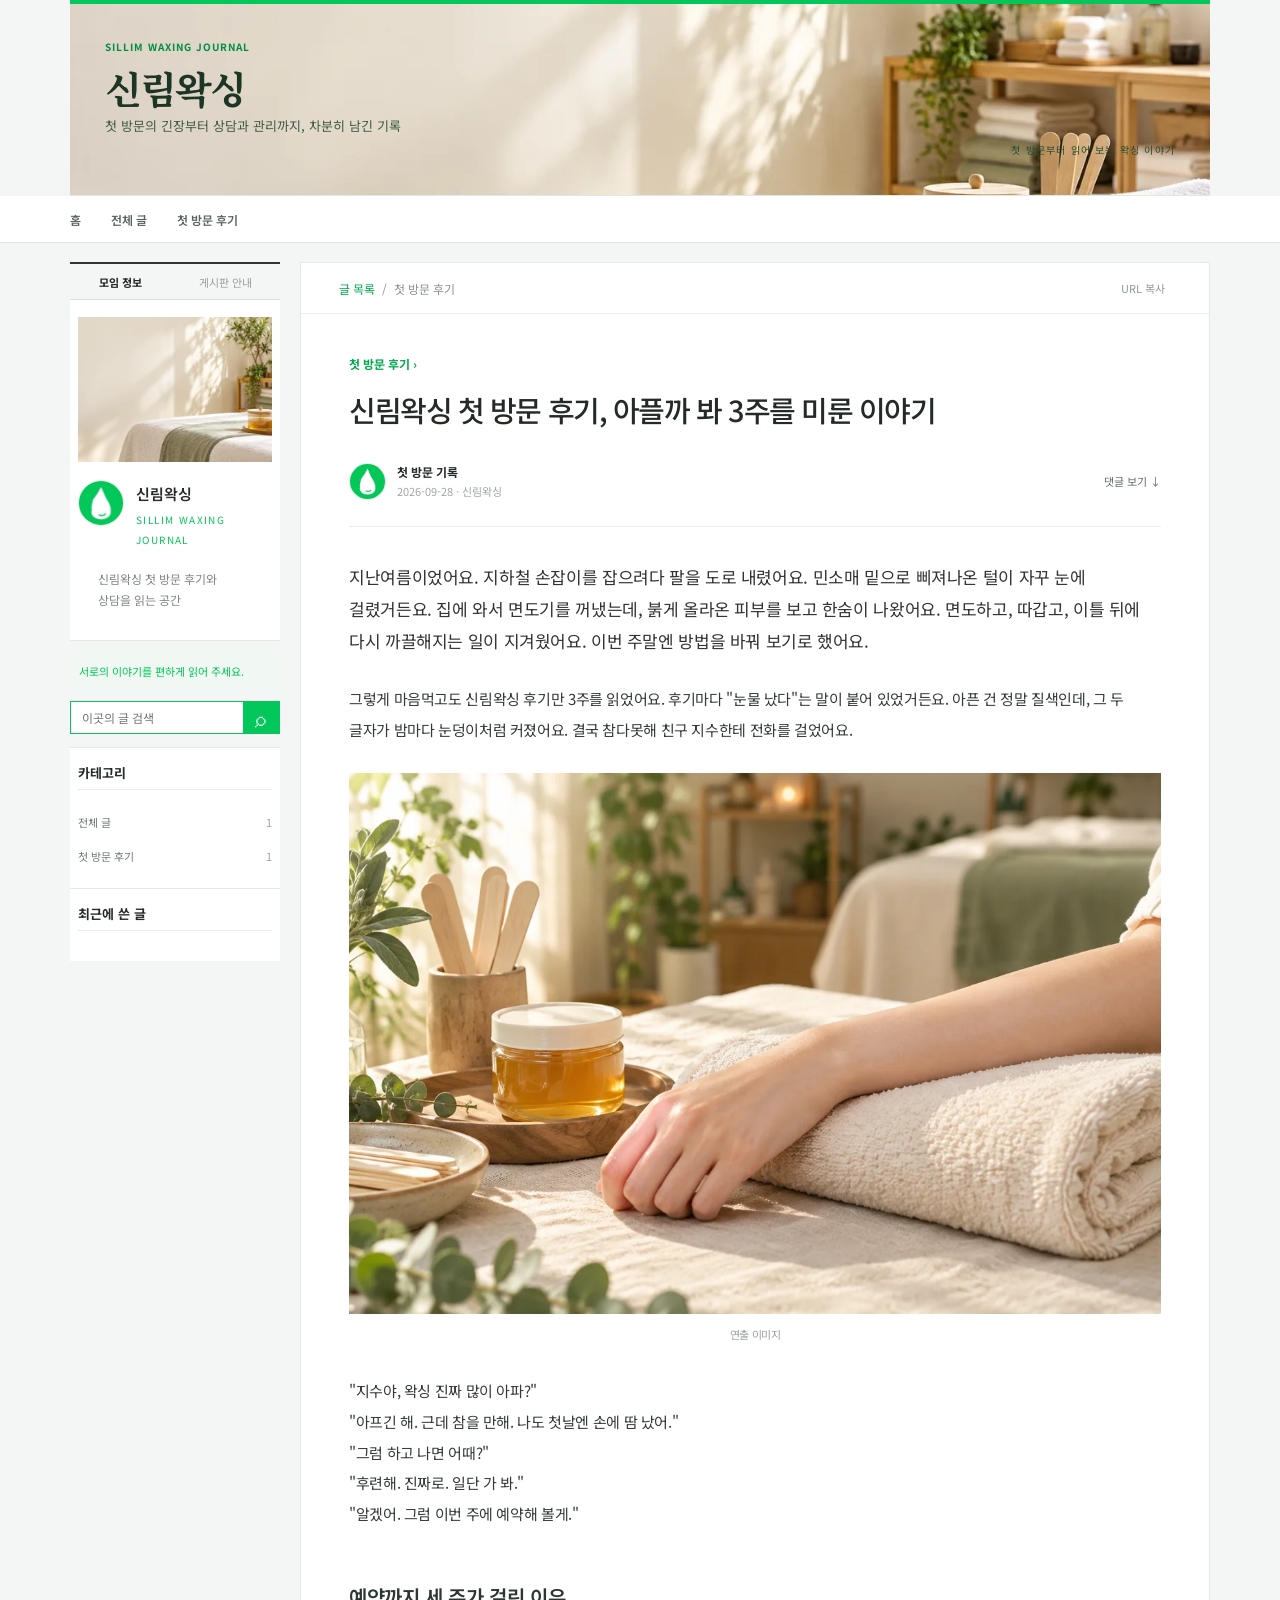
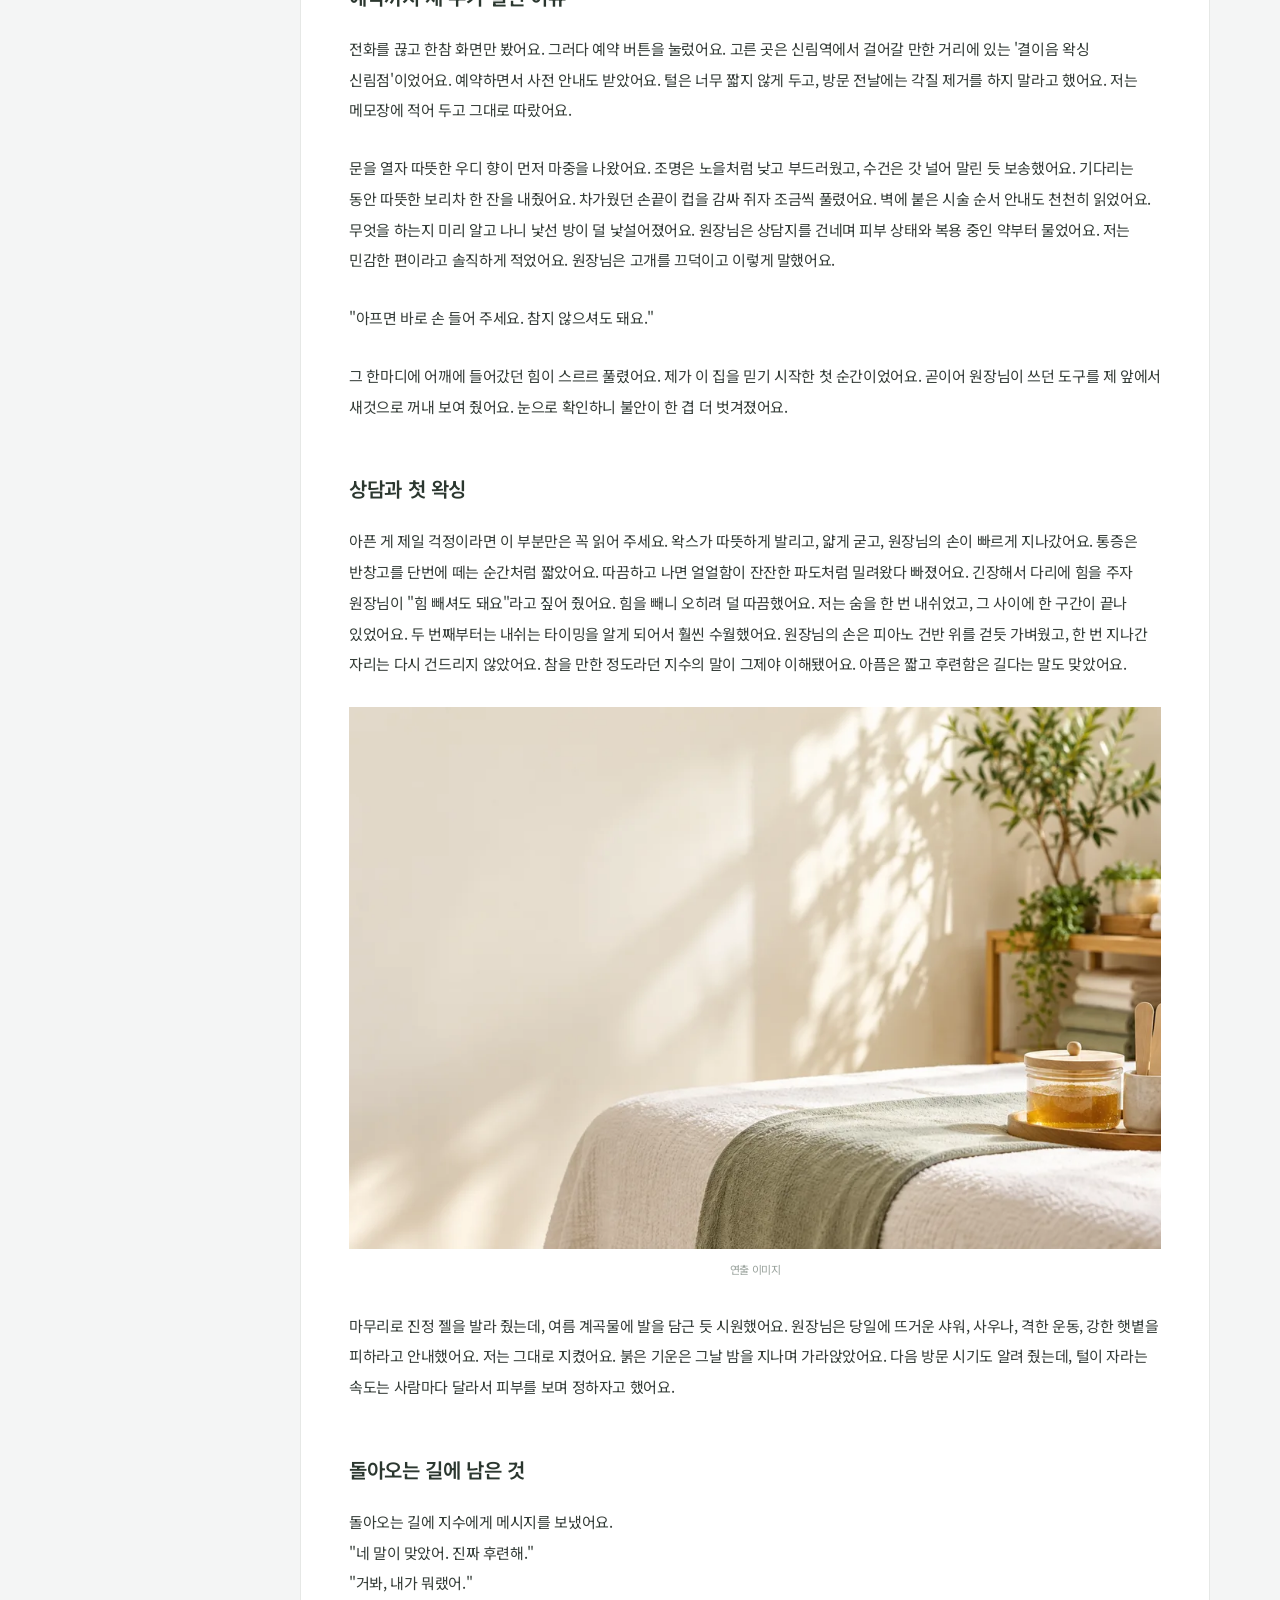
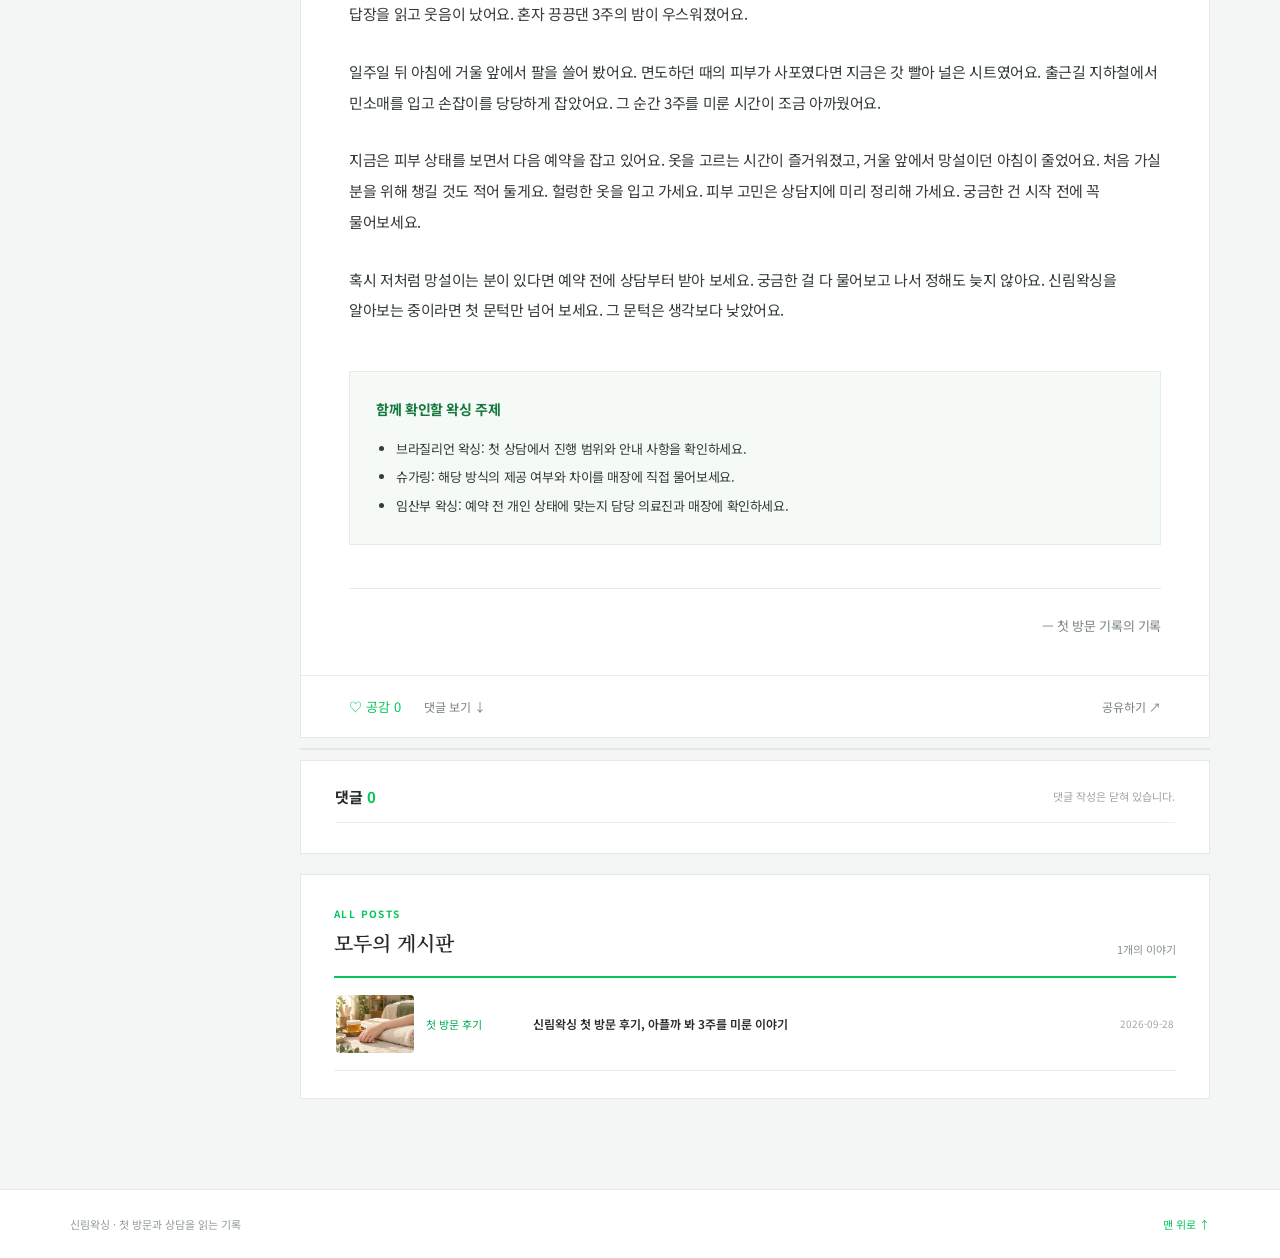
==== index.html @ 73d59c55 "Add files via upload" ====
<!doctype html><html lang="ko"><head><meta charset="utf-8"><meta name="viewport" content="width=device-width,initial-scale=1"><meta name="description" content="신림왁싱 첫 방문 후기: 통증 걱정, 예약, 상담, 관리 경험을 읽어보세요. 브라질리언·슈가링·임산부 왁싱은 제공 여부와 개인별 조건을 따로 상담하세요."><meta name="theme-color" content="#03c75a"><meta name="application-name" content="신림왁싱"><meta property="og:type" content="website"><meta property="og:site_name" content="신림왁싱"><meta property="og:title" content="신림왁싱 | 첫 방문 후기 · 브라질리언·슈가링·임산부 상담"><meta property="og:description" content="신림왁싱 첫 방문 후기: 통증 걱정, 예약, 상담, 관리 경험을 읽어보세요. 브라질리언·슈가링·임산부 왁싱은 제공 여부와 개인별 조건을 따로 상담하세요."><meta property="og:image" content="/assets/images/waxing-thumbnail.webp"><meta name="twitter:card" content="summary_large_image"><title>신림왁싱 | 첫 방문 후기 · 브라질리언·슈가링·임산부 상담</title><link rel="icon" type="image/x-icon" href="/favicon.ico"><link rel="icon" type="image/svg+xml" href="/favicon.svg"><link rel="apple-touch-icon" href="/apple-touch-icon.png"><link rel="stylesheet" href="/assets/style.css"><script type="application/ld+json">{"@context": "https://schema.org", "@type": "WebSite", "name": "신림왁싱"}</script><script defer src="/assets/app.js"></script></head><body class="community" style="--ink:#03c75a;--paper:#f1f8f3;--accent:#03c75a"><a class="skip" href="#main">본문으로 건너뛰기</a><header class="cafe-banner"><img class="cafe-banner-photo" src="/assets/images/banner.webp" alt="" width="1300" height="600"><div class="cafe-banner-inner"><span class="cafe-kicker">SILLIM WAXING JOURNAL</span><a class="cafe-brand" href="/">신림왁싱<span class="banner-mark" aria-hidden="true">•</span></a><p>첫 방문의 긴장부터 상담과 관리까지, 차분히 남긴 기록</p><span class="banner-caption">첫 방문부터 읽어 보는 왁싱 이야기</span></div></header><nav class="main-nav" aria-label="카테고리"><div class="nav-inner"><a href="/">홈</a><a href="/#archive">전체 글</a><a href="/?category=%EC%B2%AB%20%EB%B0%A9%EB%AC%B8%20%ED%9B%84%EA%B8%B0#archive">첫 방문 후기</a></div></nav><main id="main" class="cafe-layout"><aside class="cafe-aside" aria-label="모임 및 게시판"><div class="cafe-tabs"><b>모임 정보</b><span>게시판 안내</span></div><section class="profile-panel"><img class="profile-photo" src="/assets/images/banner.webp" alt="왁싱 공간 연출 사진" width="280" height="145"><img class="profile-avatar profile-avatar-img" src="/assets/images/profile.webp" alt="" width="70" height="70"><h2>신림왁싱</h2><span class="profile-label">SILLIM WAXING JOURNAL</span><p>신림왁싱 첫 방문 후기와 상담을 읽는 공간</p><a class="profile-link" href="/#archive">전체 글 살펴보기 →</a></section><div class="join-note">서로의 이야기를 편하게 읽어 주세요.</div><form class="site-search" action="/" method="get" role="search"><label class="sr-only" for="q">글 검색</label><input id="q" name="q" type="search" placeholder="이곳의 글 검색"><button aria-label="검색" type="submit">⌕</button></form><section class="widget"><h2>카테고리</h2><a class="widget-link" href="/#archive">전체 글 <span>1</span></a><a class="widget-link" href="/?category=%EC%B2%AB%20%EB%B0%A9%EB%AC%B8%20%ED%9B%84%EA%B8%B0#archive">첫 방문 후기 <span>1</span></a></section><section class="widget"><h2>최근에 쓴 글</h2><ol class="recent-list"></ol></section></aside><div class="main-column"><article class="post-card" data-post="sillim-waxing-first-visit"><div class="post-toolbar"><a href="/#archive">글 목록</a><span> / </span><span>첫 방문 후기</span><button type="button" class="copy-link">URL 복사</button></div><div class="post-heading"><a class="post-category" href="/?category=%EC%B2%AB%20%EB%B0%A9%EB%AC%B8%20%ED%9B%84%EA%B8%B0#archive">첫 방문 후기 ›</a><h1>신림왁싱 첫 방문 후기, 아플까 봐 3주를 미룬 이야기</h1><div class="byline"><img class="author-avatar author-avatar-img" src="/assets/images/profile.webp" alt="" width="37" height="37"><div><strong>첫 방문 기록</strong><time datetime="2026-09-28">2026-09-28 · 신림왁싱</time></div><a class="byline-comments" href="#comments">댓글 보기 ↓</a></div></div><div class="post-content"><p>지난여름이었어요. 지하철 손잡이를 잡으려다 팔을 도로 내렸어요. 민소매 밑으로 삐져나온 털이 자꾸 눈에 걸렸거든요. 집에 와서 면도기를 꺼냈는데, 붉게 올라온 피부를 보고 한숨이 나왔어요. 면도하고, 따갑고, 이틀 뒤에 다시 까끌해지는 일이 지겨웠어요. 이번 주말엔 방법을 바꿔 보기로 했어요.</p><p>그렇게 마음먹고도 신림왁싱 후기만 3주를 읽었어요. 후기마다 &quot;눈물 났다&quot;는 말이 붙어 있었거든요. 아픈 건 정말 질색인데, 그 두 글자가 밤마다 눈덩이처럼 커졌어요. 결국 참다못해 친구 지수한테 전화를 걸었어요.</p><figure><img class="post-photo" src="/assets/images/waxing-thumbnail.webp" alt="첫 방문 후기 글을 위한 연출 사진" loading="lazy" width="1200" height="800"><figcaption>연출 이미지</figcaption></figure><p>&quot;지수야, 왁싱 진짜 많이 아파?&quot;<br>&quot;아프긴 해. 근데 참을 만해. 나도 첫날엔 손에 땀 났어.&quot;<br>&quot;그럼 하고 나면 어때?&quot;<br>&quot;후련해. 진짜로. 일단 가 봐.&quot;<br>&quot;알겠어. 그럼 이번 주에 예약해 볼게.&quot;</p><h2>예약까지 세 주가 걸린 이유</h2><p>전화를 끊고 한참 화면만 봤어요. 그러다 예약 버튼을 눌렀어요. 고른 곳은 신림역에서 걸어갈 만한 거리에 있는 &#x27;결이음 왁싱 신림점&#x27;이었어요. 예약하면서 사전 안내도 받았어요. 털은 너무 짧지 않게 두고, 방문 전날에는 각질 제거를 하지 말라고 했어요. 저는 메모장에 적어 두고 그대로 따랐어요.</p><p>문을 열자 따뜻한 우디 향이 먼저 마중을 나왔어요. 조명은 노을처럼 낮고 부드러웠고, 수건은 갓 널어 말린 듯 보송했어요. 기다리는 동안 따뜻한 보리차 한 잔을 내줬어요. 차가웠던 손끝이 컵을 감싸 쥐자 조금씩 풀렸어요. 벽에 붙은 시술 순서 안내도 천천히 읽었어요. 무엇을 하는지 미리 알고 나니 낯선 방이 덜 낯설어졌어요. 원장님은 상담지를 건네며 피부 상태와 복용 중인 약부터 물었어요. 저는 민감한 편이라고 솔직하게 적었어요. 원장님은 고개를 끄덕이고 이렇게 말했어요.</p><p>&quot;아프면 바로 손 들어 주세요. 참지 않으셔도 돼요.&quot;</p><p>그 한마디에 어깨에 들어갔던 힘이 스르르 풀렸어요. 제가 이 집을 믿기 시작한 첫 순간이었어요. 곧이어 원장님이 쓰던 도구를 제 앞에서 새것으로 꺼내 보여 줬어요. 눈으로 확인하니 불안이 한 겹 더 벗겨졌어요.</p><h2>상담과 첫 왁싱</h2><p>아픈 게 제일 걱정이라면 이 부분만은 꼭 읽어 주세요. 왁스가 따뜻하게 발리고, 얇게 굳고, 원장님의 손이 빠르게 지나갔어요. 통증은 반창고를 단번에 떼는 순간처럼 짧았어요. 따끔하고 나면 얼얼함이 잔잔한 파도처럼 밀려왔다 빠졌어요. 긴장해서 다리에 힘을 주자 원장님이 &quot;힘 빼셔도 돼요&quot;라고 짚어 줬어요. 힘을 빼니 오히려 덜 따끔했어요. 저는 숨을 한 번 내쉬었고, 그 사이에 한 구간이 끝나 있었어요. 두 번째부터는 내쉬는 타이밍을 알게 되어서 훨씬 수월했어요. 원장님의 손은 피아노 건반 위를 걷듯 가벼웠고, 한 번 지나간 자리는 다시 건드리지 않았어요. 참을 만한 정도라던 지수의 말이 그제야 이해됐어요. 아픔은 짧고 후련함은 길다는 말도 맞았어요.</p><figure><img class="post-photo" src="/assets/images/waxing-room.webp" alt="첫 방문 후기 글을 위한 연출 사진" loading="lazy" width="1200" height="800"><figcaption>연출 이미지</figcaption></figure><p>마무리로 진정 젤을 발라 줬는데, 여름 계곡물에 발을 담근 듯 시원했어요. 원장님은 당일에 뜨거운 샤워, 사우나, 격한 운동, 강한 햇볕을 피하라고 안내했어요. 저는 그대로 지켰어요. 붉은 기운은 그날 밤을 지나며 가라앉았어요. 다음 방문 시기도 알려 줬는데, 털이 자라는 속도는 사람마다 달라서 피부를 보며 정하자고 했어요.</p><h2>돌아오는 길에 남은 것</h2><p>돌아오는 길에 지수에게 메시지를 보냈어요.<br>&quot;네 말이 맞았어. 진짜 후련해.&quot;<br>&quot;거봐, 내가 뭐랬어.&quot;<br>답장을 읽고 웃음이 났어요. 혼자 끙끙댄 3주의 밤이 우스워졌어요.</p><p>일주일 뒤 아침에 거울 앞에서 팔을 쓸어 봤어요. 면도하던 때의 피부가 사포였다면 지금은 갓 빨아 널은 시트였어요. 출근길 지하철에서 민소매를 입고 손잡이를 당당하게 잡았어요. 그 순간 3주를 미룬 시간이 조금 아까웠어요.</p><p>지금은 피부 상태를 보면서 다음 예약을 잡고 있어요. 옷을 고르는 시간이 즐거워졌고, 거울 앞에서 망설이던 아침이 줄었어요. 처음 가실 분을 위해 챙길 것도 적어 둘게요. 헐렁한 옷을 입고 가세요. 피부 고민은 상담지에 미리 정리해 가세요. 궁금한 건 시작 전에 꼭 물어보세요.</p><p>혹시 저처럼 망설이는 분이 있다면 예약 전에 상담부터 받아 보세요. 궁금한 걸 다 물어보고 나서 정해도 늦지 않아요. 신림왁싱을 알아보는 중이라면 첫 문턱만 넘어 보세요. 그 문턱은 생각보다 낮았어요.</p><div class="editor-summary"><strong>함께 확인할 왁싱 주제</strong><ul><li>브라질리언 왁싱: 첫 상담에서 진행 범위와 안내 사항을 확인하세요.</li><li>슈가링: 해당 방식의 제공 여부와 차이를 매장에 직접 물어보세요.</li><li>임산부 왁싱: 예약 전 개인 상태에 맞는지 담당 의료진과 매장에 확인하세요.</li></ul></div><div class="post-signoff">— 첫 방문 기록의 기록</div></div><div class="post-actions"><button class="like-button" type="button" aria-pressed="false">♡ 공감 <span class="like-count">0</span></button><a href="#comments">댓글 보기 ↓</a><button class="copy-link" type="button">공유하기 ↗</button></div></article><div class="post-neighbors"></div><section class="comments" id="comments"><div class="comments-title"><h2>댓글 <span>0</span></h2><span>댓글 작성은 닫혀 있습니다.</span></div><div class="comment-list"></div></section><section class="archive" id="archive"><div class="archive-heading"><div><span>ALL POSTS</span><h2>모두의 게시판</h2></div><strong>1개의 이야기</strong></div><ul class="archive-list"><li class="archive-row" data-category="첫 방문 후기" data-search="신림왁싱 첫 방문 후기, 아플까 봐 3주를 미룬 이야기 신림왁싱 첫 방문을 앞두고 통증이 걱정돼 3주를 망설인 이야기. 예약부터 상담, 시술 중 느낌과 이후 관리까지 기록했습니다. 첫 방문 후기"><a class="archive-thumb" href="/blog/sillim-waxing-first-visit/" aria-label="신림왁싱 첫 방문 후기, 아플까 봐 3주를 미룬 이야기"><img src="/assets/images/waxing-thumbnail.webp" alt="" loading="lazy" width="100" height="68"></a><span class="archive-category">첫 방문 후기</span><a href="/blog/sillim-waxing-first-visit/">신림왁싱 첫 방문 후기, 아플까 봐 3주를 미룬 이야기</a><time datetime="2026-09-28">2026-09-28</time></li></ul><p class="archive-empty" hidden>해당하는 글이 없습니다.</p></section></div></main><footer class="footer"><span>신림왁싱 · 첫 방문과 상담을 읽는 기록</span><a href="/">맨 위로 ↑</a></footer></body></html>
---- assets/style.css ----
@import url('https://fonts.googleapis.com/css2?family=Noto+Sans+KR:wght@400;500;600;700&family=Noto+Serif+KR:wght@400;500;600;700&display=swap');
:root{font-family:'Noto Sans KR',system-ui,sans-serif;color:#262b29;background:#f4f5f5;font-size:14px}*{box-sizing:border-box}html{scroll-behavior:smooth}body{margin:0;word-break:keep-all}a{color:inherit;text-decoration:none}button,input,textarea{font:inherit}button{cursor:pointer}a:hover{text-decoration:underline}a:focus-visible,button:focus-visible,input:focus-visible,textarea:focus-visible{outline:2px solid var(--accent);outline-offset:3px}.skip{position:absolute;top:-50px;left:10px;background:#fff;padding:10px;z-index:20}.skip:focus{top:10px}.sr-only{position:absolute;width:1px;height:1px;overflow:hidden;clip:rect(0,0,0,0)}.utility{height:34px;background:#fff;border-bottom:1px solid #eaeded;color:#8b9190;font-size:11px}.utility>div{max-width:1180px;padding:0 20px;height:100%;margin:auto;display:flex;align-items:center;justify-content:flex-end;gap:20px}.blog-header{background:#fff;border-bottom:1px solid #e6e9e8;display:flex;align-items:flex-end;justify-content:space-between;gap:24px;padding:26px max(20px,calc((100vw - 1140px)/2)) 22px}.brand{display:flex;flex-direction:column;align-items:flex-start}.brand-kicker,.cafe-kicker{color:var(--ink);font-size:10px;font-weight:700;letter-spacing:.15em}.brand-name{color:#202a27;font:600 30px/1.4 'Noto Serif KR',serif;letter-spacing:-.05em;margin:7px 0}.brand p{font-size:12px;color:#8a918e;margin:0}.site-search{display:flex;border:1px solid var(--ink);height:38px;background:#fff;max-width:255px;width:100%}.site-search input{min-width:0;width:100%;border:0;background:transparent;padding:0 11px;font-size:12px;outline:none}.site-search button{width:42px;border:0;color:#fff;background:var(--ink);font-size:21px;line-height:1}.main-nav{background:#fff;border-bottom:1px solid #dfe4e2}.nav-inner{max-width:1180px;margin:auto;padding:0 20px;display:flex;gap:30px;white-space:nowrap;overflow-x:auto;scrollbar-width:none}.nav-inner::-webkit-scrollbar{display:none}.nav-inner a{height:46px;display:flex;align-items:center;font-size:12px;color:#59635f;font-weight:600}.nav-inner a:hover{color:var(--ink);text-decoration:none;border-bottom:2px solid var(--ink)}.blog-layout{max-width:1180px;margin:25px auto 75px;padding:0 20px;display:grid;grid-template-columns:minmax(0,1fr) 280px;gap:22px;align-items:start}.main-column{min-width:0}.post-card,.comments,.archive{background:#fff;border:1px solid #e3e6e5}.post-toolbar{padding:16px 38px;border-bottom:1px solid #edf0ee;display:flex;align-items:center;gap:7px;color:#8a938e;font-size:12px}.post-toolbar a{color:var(--ink)}.post-toolbar button{margin-left:auto;border:0;background:none;color:#929b96;font-size:11px}.post-heading{padding:42px 48px 26px}.post-category{font-size:12px;color:var(--ink);font-weight:700}.post-heading h1{font:500 clamp(25px,2.6vw,32px)/1.55 'Noto Serif KR',serif;letter-spacing:-.05em;margin:15px 0 31px;color:#242b27}.byline{display:flex;align-items:center;gap:11px;padding-bottom:26px;border-bottom:1px solid #e9edeb}.author-avatar,.profile-avatar{background:var(--paper);color:var(--ink);display:grid;place-items:center;border-radius:50%;font:600 20px 'Noto Serif KR',serif;flex:none}.author-avatar{width:37px;height:37px}.byline strong{display:block;font-size:12px;font-weight:700}.byline time{display:block;font-size:11px;color:#a0a7a2;margin-top:3px}.byline-comments{margin-left:auto;font-size:11px;color:#626e67}.post-content{padding:8px 48px 35px;color:#343c37;font:400 16px/2.05 'Noto Serif KR',serif;letter-spacing:-.025em}.post-content .post-lead{margin:0 0 27px;font-size:19px;font-weight:600;color:var(--ink);line-height:1.85}.post-content p{margin:0 0 27px}.post-content h2{font:600 22px/1.5 'Noto Serif KR',serif;color:#2b372f;margin:54px 0 22px}.post-content figure{margin:35px 0 40px}.post-content figcaption{text-align:center;font:11px 'Noto Sans KR',sans-serif;color:#929a94;margin-top:12px}.post-signoff{border-top:1px solid #e6eae7;margin-top:43px;padding-top:24px;text-align:right;color:#7a867c;font-size:13px}.post-art{height:390px;position:relative;display:grid;place-items:center;overflow:hidden;color:#fff;background:linear-gradient(140deg,var(--paper),var(--ink));isolation:isolate}.post-art:before,.post-art:after{content:'';position:absolute;border:1px solid #ffffff8e;border-radius:50%;width:80%;aspect-ratio:1;transform:translate(45%,30%);z-index:-1}.post-art:after{width:54%;transform:translate(-75%,-65%);background:#ffffff22}.art-ring{position:absolute;border:1px solid #ffffff9b;width:32%;aspect-ratio:1;border-radius:50%;transform:translate(-80%,60%)}.art-icon{font:400 clamp(100px,16vw,200px)/1 Georgia,serif;transform:rotate(-12deg)}.art-corner{position:absolute;bottom:23px;left:25px;font:10px 'Noto Sans KR',sans-serif;letter-spacing:.18em;color:#fff}.post-actions{border-top:1px solid #ecedeb;display:flex;align-items:center;gap:23px;padding:16px 48px;color:#7a847d;font-size:12px}.post-actions button{border:0;background:none;padding:5px 0;color:inherit}.post-actions .like-button{font-size:13px;color:var(--ink)}.post-actions .like-button[aria-pressed=true]{font-weight:700;color:#03a94e}.post-actions .copy-link{margin-left:auto}.post-neighbors{background:#fff;border:1px solid #e3e6e5;margin:10px 0;display:flex;flex-direction:column}.post-neighbors a{padding:15px 25px;font-size:12px;border-bottom:1px solid #eff1ef}.post-neighbors a:last-child{border-bottom:0}.post-neighbors span{color:#929a95;margin-right:25px}.comments{padding:27px 34px;margin:10px 0}.comments-title{display:flex;justify-content:space-between;align-items:center;gap:10px;border-bottom:1px solid #eceeec;padding-bottom:15px}.comments h2{font-size:15px;margin:0}.comments h2 span{color:var(--ink)}.comments-title>span,.comments>small{font-size:11px;color:#a0a7a2}.comment-list{padding:6px 0}.comment-item{padding:15px 0;border-bottom:1px solid #f0f1ef}.comment-item strong{font-size:12px;margin-right:10px}.comment-item time{font-size:10px;color:#a0a7a2}.comment-item p{font-size:13px;line-height:1.7;margin:6px 0 0}.comment-form{padding-top:15px;display:grid;grid-template-columns:65px 1fr;gap:9px 12px;align-items:start}.comment-form label{font-size:12px;padding-top:10px;color:#69746c}.comment-form input,.comment-form textarea{border:1px solid #dce3dd;padding:10px;background:#fbfcfb;min-width:0;font-size:12px;resize:vertical}.comment-form button{grid-column:2;justify-self:end;border:1px solid var(--ink);background:var(--ink);color:#fff;padding:9px 18px;font-size:12px}.archive{margin:20px 0;padding:27px 33px}.archive-heading{display:flex;justify-content:space-between;align-items:end;border-bottom:2px solid var(--ink);padding-bottom:19px}.archive-heading span{font-size:10px;color:var(--ink);font-weight:700;letter-spacing:.14em}.archive-heading h2{font:600 20px 'Noto Serif KR',serif;margin:6px 0 0}.archive-heading strong{font-size:11px;color:#87928a;font-weight:400}.archive-list{list-style:none;padding:0;margin:0}.archive-row{display:grid;grid-template-columns:100px minmax(0,1fr) 82px;gap:15px;align-items:center;padding:17px 2px;border-bottom:1px solid #e9ece9;font-size:12px}.archive-row[hidden]{display:none}.archive-category{font-size:11px;color:var(--ink)}.archive-row a{font-weight:600;overflow:hidden;text-overflow:ellipsis;white-space:nowrap}.archive-row time{color:#a0a7a2;font-size:10px;text-align:right}.archive-empty{font-size:13px;color:#999;padding:35px;text-align:center}.profile-panel,.widget{background:#fff;border:1px solid #e3e6e5;padding:22px;margin-bottom:10px}.profile-panel{text-align:center}.profile-avatar{width:70px;height:70px;margin:0 auto 15px;font-size:34px}.profile-panel h2{font:600 20px 'Noto Serif KR',serif;margin:0 0 4px}.profile-label{font-size:10px;color:var(--accent);letter-spacing:.14em}.profile-panel p{font-size:12px;color:#7d8980;line-height:1.75;margin:18px 0}.profile-link{display:block;border:1px solid #dae1db;padding:10px;font-size:11px;color:var(--ink)}.widget h2{font-size:13px;margin:0 0 15px;padding-bottom:12px;border-bottom:1px solid #e8edeb}.widget-link{display:flex;justify-content:space-between;padding:8px 0;font-size:11px;color:#6d7a70}.widget-link span{color:#9ba69d}.recent-list{list-style:none;padding:0;margin:0}.recent-list li{padding:10px 0;border-bottom:1px solid #ecefeb}.recent-list li:last-child{border:0}.recent-list small{display:block;font-size:10px;color:#9ba69d}.recent-list span{display:block;font-size:12px;line-height:1.45;margin-top:5px}.footer{background:#fff;border-top:1px solid #e4e9e5;padding:26px max(20px,calc((100vw - 1140px)/2));display:flex;justify-content:space-between;gap:20px;font-size:11px;color:#949d96}.footer a{color:var(--ink)}
/* Cafe article and board layout */
.cafe{background:#fff}.cafe-banner{max-width:1140px;height:215px;margin:0 auto;background:var(--ink);color:#fff;position:relative;overflow:hidden}.cafe-banner:before,.cafe-banner:after{content:'';position:absolute;width:440px;height:440px;border:1px solid #ffffff40;border-radius:50%;right:-60px;top:-180px}.cafe-banner:after{width:340px;height:340px;right:190px;top:95px;background:#ffffff0d}.cafe-banner-inner{padding:35px 54px;position:relative;z-index:1}.cafe-kicker{color:#ffffffb6}.cafe-brand{display:block;font:700 48px/1.3 'Noto Serif KR',serif;letter-spacing:-.05em;margin-top:15px}.banner-mark{color:var(--accent);margin-left:12px;font:50px Georgia,serif}.cafe-banner p{font-size:13px;margin:8px 0;color:#ffffffdd}.banner-caption{position:absolute;top:167px;right:35px;letter-spacing:.12em;color:#ffffff80;font-size:10px}.cafe .main-nav{max-width:1140px;margin:8px auto 0;border:1px solid #e1e6e2}.cafe-layout{max-width:1180px;margin:19px auto 70px;padding:0 20px;display:grid;grid-template-columns:210px minmax(0,1fr);gap:20px;align-items:start}.cafe-tabs{height:38px;border-top:2px solid #333;border-bottom:1px solid #ddd;display:flex;align-items:center;justify-content:space-around;font-size:11px;color:#9a9fa0}.cafe-tabs b{color:#202622}.cafe-aside .profile-panel{text-align:left;border:0;border-bottom:1px solid #e5e9e5;padding:17px 8px}.cafe-aside .profile-avatar{width:42px;height:42px;font-size:21px;margin:0 12px 0 0;float:left}.cafe-aside .profile-panel h2{font:600 15px 'Noto Sans KR',sans-serif;padding-top:3px}.cafe-aside .profile-panel p{clear:both;margin:20px 0 13px}.cafe-aside .profile-link{display:none}.cafe-aside .join-note{padding:12px 9px;background:var(--paper);font-size:11px;color:var(--ink);margin-bottom:10px}.cafe-aside .site-search{max-width:none;margin-bottom:13px;height:33px}.cafe-aside .widget{border:0;border-top:1px solid #e6e9e6;padding:15px 8px;margin:0}.cafe-aside .widget h2{padding-bottom:7px}.cafe-aside .widget-link{padding:9px 0}.cafe .post-card{border-radius:5px}.cafe .post-toolbar{background:#fafbfa;padding:13px 30px}.cafe .post-heading{padding:29px 31px 13px}.cafe .post-heading h1{font:500 clamp(23px,2.3vw,29px)/1.5 'Noto Sans KR',sans-serif;letter-spacing:-.045em;margin:11px 0 19px}.cafe .post-content{font:400 15px/1.95 'Noto Sans KR',sans-serif;padding:15px 31px 35px}.cafe .post-content .post-lead{font:600 16px/1.8 'Noto Sans KR',sans-serif}.cafe .post-content h2{font:600 18px/1.5 'Noto Sans KR',sans-serif;margin:43px 0 17px}.cafe .post-art{height:315px}.cafe .post-actions{padding:15px 31px}.cafe .comments,.cafe .archive{border-radius:5px}
@media(max-width:900px){.blog-layout{grid-template-columns:minmax(0,1fr) 220px;gap:14px}.cafe-layout{grid-template-columns:170px minmax(0,1fr);gap:13px}.blog-header{padding-left:20px;padding-right:20px}.profile-panel,.widget{padding:15px}.post-heading{padding:34px 32px 17px}.post-content{padding-left:32px;padding-right:32px}.post-actions{padding-left:32px;padding-right:32px}}
@media(max-width:700px){.utility{display:none}.blog-header{padding:18px 17px;align-items:center}.brand-name{font-size:24px}.brand p{font-size:11px}.brand-kicker{font-size:9px}.blog-header .site-search{max-width:42px;border:0}.blog-header .site-search input{position:absolute;right:16px;top:85px;width:min(300px,calc(100% - 32px));height:35px;border:1px solid var(--ink);background:#fff;display:none;z-index:5}.blog-header .site-search:focus-within input{display:block}.blog-header .site-search button{background:transparent;color:var(--ink)}.nav-inner{gap:22px;padding:0 17px}.nav-inner a{font-size:11px}.blog-layout,.cafe-layout{display:block;margin:0 auto 45px;padding:0}.blog-aside,.cafe-aside{display:none}.post-card,.comments,.archive{border-left:0;border-right:0}.post-toolbar{padding:13px 17px}.post-heading,.cafe .post-heading{padding:27px 19px 12px}.post-heading h1,.cafe .post-heading h1{font-size:23px;line-height:1.5;margin-bottom:21px}.post-content,.cafe .post-content{font-size:15px;line-height:1.95;padding:7px 19px 27px}.post-content .post-lead{font-size:17px}.post-content h2{font-size:19px}.post-art,.cafe .post-art{height:245px}.post-actions,.cafe .post-actions{padding:13px 19px;gap:16px}.post-neighbors{margin:8px 0}.comments{padding:23px 19px}.archive{padding:23px 19px}.archive-row{grid-template-columns:1fr 66px;gap:4px}.archive-category{grid-column:1/-1}.archive-row a{font-size:12px}.footer{padding:25px 18px}.cafe-banner{height:160px}.cafe-banner-inner{padding:23px 20px}.cafe-brand{font-size:33px;margin-top:10px}.banner-mark{font-size:37px}.cafe-banner p{font-size:11px}.banner-caption{display:none}.cafe .main-nav{margin:0;border-left:0;border-right:0}.cafe .post-toolbar{padding:12px 19px}}
@media(max-width:390px){.post-heading h1,.cafe .post-heading h1{font-size:21px}.comment-form{grid-template-columns:1fr}.comment-form label{padding-top:0}.comment-form button{grid-column:1}.post-actions{gap:10px;font-size:11px}}
/* Restrained green editorial skin shared by all six sites. */
.post-photo{display:block;width:100%;height:auto;aspect-ratio:3/2;object-fit:cover;background:#edf2ee}.post-content figure{margin:25px 0 34px}.editor-disclosure{font:11px/1.7 'Noto Sans KR',sans-serif;color:#6d8173;background:#f4faf6;border-left:3px solid #03c75a;padding:11px 13px;margin:10px 0 30px}.blog-header{border-top:3px solid #03c75a}.brand-kicker,.post-category,.widget-link:hover,.archive-category{color:#03a94e}.cafe-banner{height:156px;background:#f4faf6;color:#243a2b;border-top:4px solid #03c75a;border-bottom:1px solid #dfe9e2}.cafe-banner:before,.cafe-banner:after{display:none}.cafe-banner-inner{padding:20px 35px}.cafe-kicker{color:#03a94e}.cafe-brand{font-size:38px;margin-top:8px}.banner-mark{font-size:24px;color:#03c75a}.cafe-banner p{color:#55685a;margin-top:4px}.banner-caption{top:125px;color:#8fa295}.profile-avatar,.author-avatar{font-family:'Noto Sans KR',sans-serif;font-size:13px}.cafe .post-photo{height:auto}
@media(max-width:700px){.cafe-banner{height:133px}.cafe-banner-inner{padding:17px 19px}.cafe-brand{font-size:27px}.cafe-banner p{font-size:10px}.post-content figure{margin:22px 0 27px}}
/* A quiet, familiar article layout with one green accent. */
.blog-header{border-top:3px solid #03c75a}.brand-name{font-family:'Noto Sans KR',sans-serif;font-size:29px;font-weight:700;letter-spacing:-.045em}.brand-kicker{letter-spacing:.1em}.blog-layout{max-width:1110px;grid-template-columns:minmax(0,1fr) 260px;gap:14px;margin-top:18px}.post-card,.comments,.archive,.profile-panel,.widget{border-color:#e6e8e6}.post-heading{padding-top:39px}.post-heading h1{font-family:'Noto Sans KR',sans-serif;font-weight:500;font-size:29px;line-height:1.5}.post-content{font-family:'Noto Sans KR',sans-serif;font-size:15px;line-height:2.05}.post-content h2{font-family:'Noto Sans KR',sans-serif;font-size:20px;margin-top:52px}.post-content p:first-child{font-size:17px;line-height:1.9;color:#333}.post-toolbar{background:#fff}.post-toolbar a{color:#03a94e}.profile-panel{padding:0 0 20px}.profile-photo{display:block;width:100%;height:145px;object-fit:cover;margin-bottom:18px}.profile-panel .profile-avatar{width:48px;height:48px;margin-bottom:10px}.profile-panel h2{font-family:'Noto Sans KR',sans-serif;font-size:16px}.profile-panel p{padding:0 20px}.profile-link{margin:0 18px}.editor-summary{background:#f6faf7;border:1px solid #e3ede5;padding:22px 26px;margin:45px 0 20px;font-family:'Noto Sans KR',sans-serif}.editor-summary strong{font-size:14px;color:#16783e}.editor-summary ul{margin:12px 0 0;padding-left:20px}.editor-summary li{font-size:13px;line-height:1.8;margin:5px 0}.comments{padding:25px 34px 18px}.comment-item{display:flex;gap:12px;padding:17px 0}.comment-avatar{display:grid;place-items:center;width:33px;height:33px;flex:none;background:#eef7f0;color:#168246;border-radius:50%;font-size:12px;font-weight:700}.comment-item strong{display:block;margin:0}.comment-item small{display:block;color:#abb3ac;font-size:10px;margin-top:2px}.comment-item p{margin-top:8px}.post-content figcaption{color:#98a19b}
@media(max-width:700px){.blog-layout{display:block;margin-top:0}.brand-name{font-size:22px}.post-heading{padding-top:28px}.post-heading h1{font-size:23px}.post-content{font-size:14px}.post-content p:first-child{font-size:16px}.comments{padding:22px 19px}.editor-summary{padding:19px;margin-top:36px}}

/* Locally bundled art; text remains readable over every banner. */
.cafe-banner{isolation:isolate;background:#e9f3eb;height:196px;color:#193625}
.cafe-banner-photo{position:absolute;inset:0;width:100%;height:100%;object-fit:cover;object-position:center 48%;z-index:-2}
.cafe-banner::after{content:"";position:absolute;inset:0;background:linear-gradient(90deg,rgba(244,251,246,.96) 0%,rgba(244,251,246,.88) 44%,rgba(244,251,246,.18) 100%);z-index:-1}
.cafe-banner-inner{padding:29px 35px}.cafe-banner p{color:#405a47}.cafe-kicker{color:#008d42}.banner-caption{color:#244e33;top:auto;bottom:15px}
.profile-avatar-img,.author-avatar-img{object-fit:cover;display:block;border-radius:50%;border:1px solid #e3ece5}
.profile-panel .profile-avatar-img{width:70px;height:70px}.cafe-aside .profile-panel .profile-avatar-img{width:46px;height:46px}
@media(max-width:700px){.cafe-banner{height:164px}.cafe-banner-inner{padding:22px 19px}.cafe-banner::after{background:linear-gradient(90deg,rgba(244,251,246,.97) 0%,rgba(244,251,246,.90) 56%,rgba(244,251,246,.25) 100%)}}

/* Sillim waxing article presentation */
.cafe-banner .cafe-brand{color:#1d3524;font-weight:750;letter-spacing:-.055em}
.cafe-banner .cafe-banner-inner{padding-top:31px}
.cafe-banner .cafe-kicker{letter-spacing:.1em}
.cafe-banner .banner-mark{display:none}
.cafe .post-heading h1{font-size:clamp(23px,2.3vw,29px)}
.cafe .post-content{line-height:2.05}
.cafe .post-content p{margin-bottom:26px}
.cafe .post-content figure{max-width:100%;margin:30px 0 40px}
.cafe .post-content .post-photo{aspect-ratio:16/10}
.cafe .editor-summary{background:#f7faf7}
@media(max-width:700px){.cafe-banner .cafe-banner-inner{padding-top:24px}.cafe .post-heading h1{font-size:23px}.cafe .post-content{line-height:1.9}}
.archive-row{grid-template-columns:78px 95px minmax(0,1fr) 74px;gap:12px}.archive-thumb{display:block;width:78px;height:58px;overflow:hidden;border-radius:4px}.archive-thumb img{display:block;width:100%;height:100%;object-fit:cover}.archive-row>a:not(.archive-thumb){min-width:0}
@media(max-width:700px){.archive-row{grid-template-columns:70px minmax(0,1fr) 62px;gap:4px 9px}.archive-thumb{width:70px;height:56px;grid-row:1/3;grid-column:1}.archive-category{grid-column:2;grid-row:1}.archive-row>a:not(.archive-thumb){grid-column:2/4;grid-row:2}.archive-row time{grid-column:3;grid-row:1}}
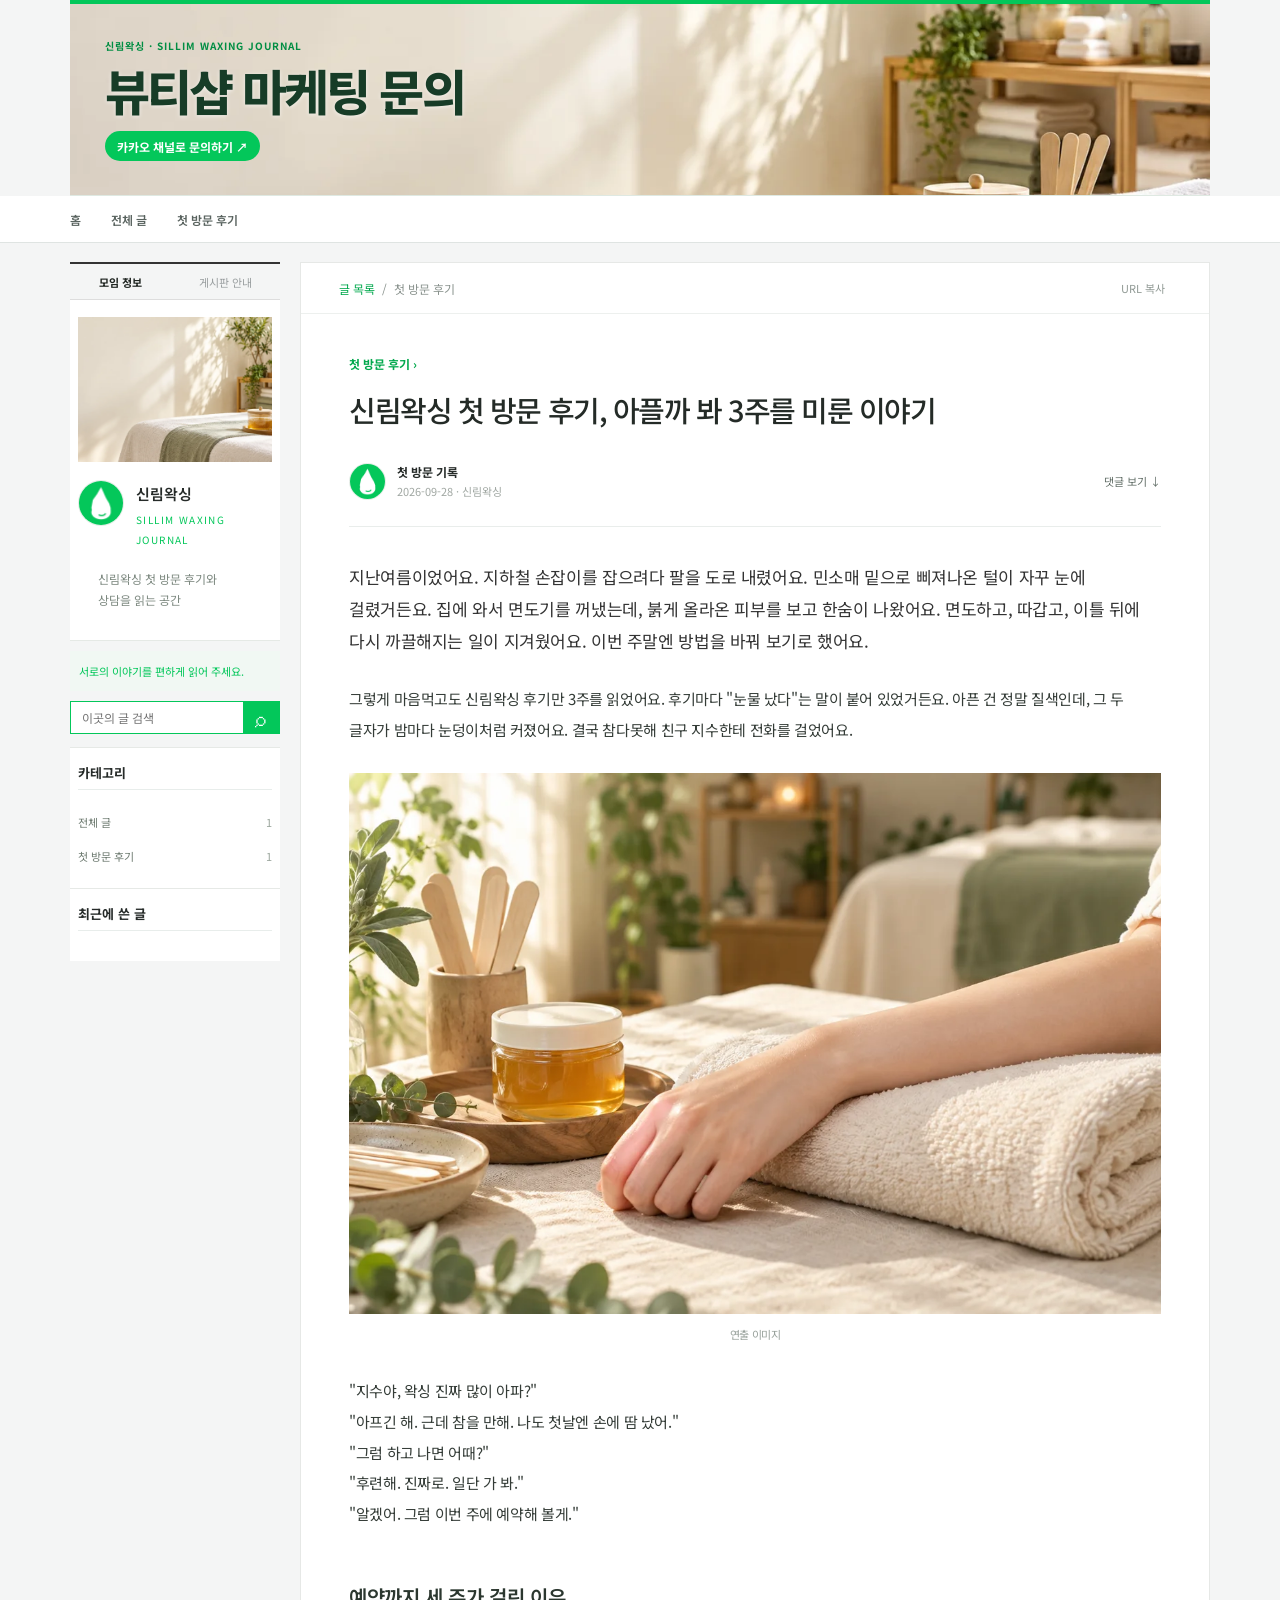
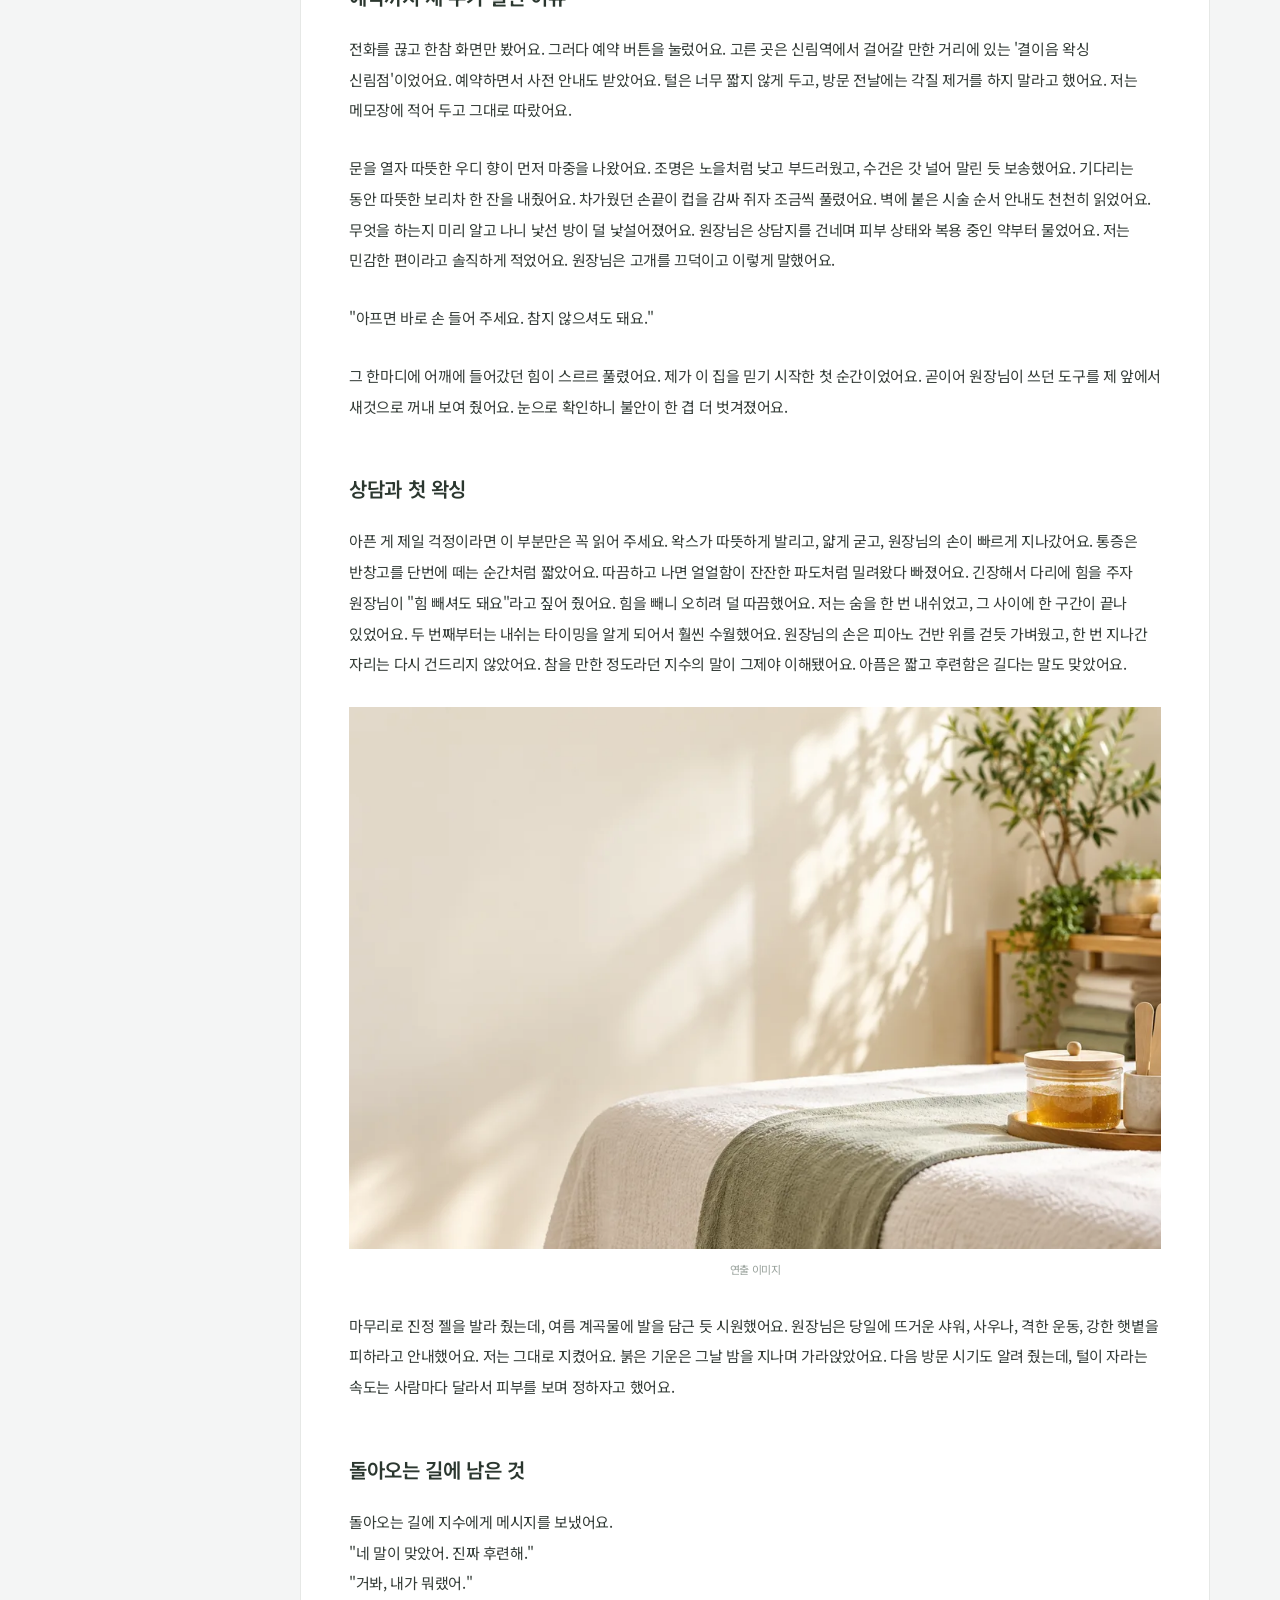
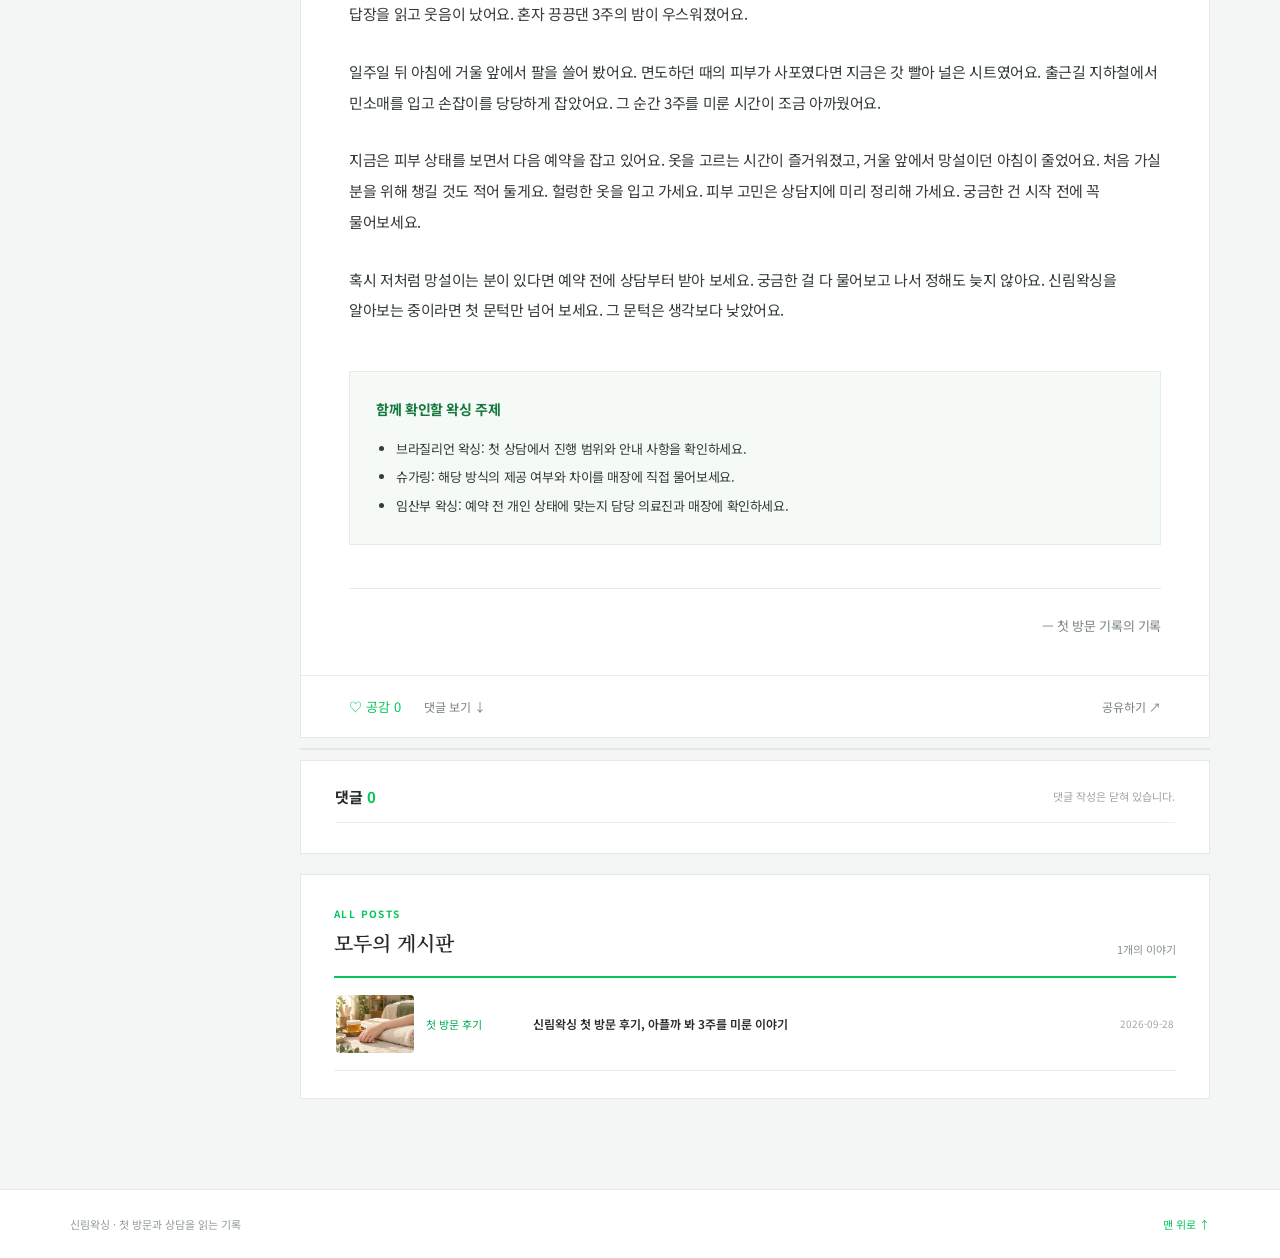
==== commit 9df3b3df: "Add files via upload" ====
--- a/index.html
+++ b/index.html
@@ -1 +1 @@
-<!doctype html><html lang="ko"><head><meta charset="utf-8"><meta name="viewport" content="width=device-width,initial-scale=1"><meta name="description" content="신림왁싱 첫 방문 후기: 통증 걱정, 예약, 상담, 관리 경험을 읽어보세요. 브라질리언·슈가링·임산부 왁싱은 제공 여부와 개인별 조건을 따로 상담하세요."><meta name="theme-color" content="#03c75a"><meta name="application-name" content="신림왁싱"><meta property="og:type" content="website"><meta property="og:site_name" content="신림왁싱"><meta property="og:title" content="신림왁싱 | 첫 방문 후기 · 브라질리언·슈가링·임산부 상담"><meta property="og:description" content="신림왁싱 첫 방문 후기: 통증 걱정, 예약, 상담, 관리 경험을 읽어보세요. 브라질리언·슈가링·임산부 왁싱은 제공 여부와 개인별 조건을 따로 상담하세요."><meta property="og:image" content="/assets/images/waxing-thumbnail.webp"><meta name="twitter:card" content="summary_large_image"><title>신림왁싱 | 첫 방문 후기 · 브라질리언·슈가링·임산부 상담</title><link rel="icon" type="image/x-icon" href="/favicon.ico"><link rel="icon" type="image/svg+xml" href="/favicon.svg"><link rel="apple-touch-icon" href="/apple-touch-icon.png"><link rel="stylesheet" href="/assets/style.css"><script type="application/ld+json">{"@context": "https://schema.org", "@type": "WebSite", "name": "신림왁싱"}</script><script defer src="/assets/app.js"></script></head><body class="community" style="--ink:#03c75a;--paper:#f1f8f3;--accent:#03c75a"><a class="skip" href="#main">본문으로 건너뛰기</a><header class="cafe-banner"><img class="cafe-banner-photo" src="/assets/images/banner.webp" alt="" width="1300" height="600"><div class="cafe-banner-inner"><span class="cafe-kicker">SILLIM WAXING JOURNAL</span><a class="cafe-brand" href="/">신림왁싱<span class="banner-mark" aria-hidden="true">•</span></a><p>첫 방문의 긴장부터 상담과 관리까지, 차분히 남긴 기록</p><span class="banner-caption">첫 방문부터 읽어 보는 왁싱 이야기</span></div></header><nav class="main-nav" aria-label="카테고리"><div class="nav-inner"><a href="/">홈</a><a href="/#archive">전체 글</a><a href="/?category=%EC%B2%AB%20%EB%B0%A9%EB%AC%B8%20%ED%9B%84%EA%B8%B0#archive">첫 방문 후기</a></div></nav><main id="main" class="cafe-layout"><aside class="cafe-aside" aria-label="모임 및 게시판"><div class="cafe-tabs"><b>모임 정보</b><span>게시판 안내</span></div><section class="profile-panel"><img class="profile-photo" src="/assets/images/banner.webp" alt="왁싱 공간 연출 사진" width="280" height="145"><img class="profile-avatar profile-avatar-img" src="/assets/images/profile.webp" alt="" width="70" height="70"><h2>신림왁싱</h2><span class="profile-label">SILLIM WAXING JOURNAL</span><p>신림왁싱 첫 방문 후기와 상담을 읽는 공간</p><a class="profile-link" href="/#archive">전체 글 살펴보기 →</a></section><div class="join-note">서로의 이야기를 편하게 읽어 주세요.</div><form class="site-search" action="/" method="get" role="search"><label class="sr-only" for="q">글 검색</label><input id="q" name="q" type="search" placeholder="이곳의 글 검색"><button aria-label="검색" type="submit">⌕</button></form><section class="widget"><h2>카테고리</h2><a class="widget-link" href="/#archive">전체 글 <span>1</span></a><a class="widget-link" href="/?category=%EC%B2%AB%20%EB%B0%A9%EB%AC%B8%20%ED%9B%84%EA%B8%B0#archive">첫 방문 후기 <span>1</span></a></section><section class="widget"><h2>최근에 쓴 글</h2><ol class="recent-list"></ol></section></aside><div class="main-column"><article class="post-card" data-post="sillim-waxing-first-visit"><div class="post-toolbar"><a href="/#archive">글 목록</a><span> / </span><span>첫 방문 후기</span><button type="button" class="copy-link">URL 복사</button></div><div class="post-heading"><a class="post-category" href="/?category=%EC%B2%AB%20%EB%B0%A9%EB%AC%B8%20%ED%9B%84%EA%B8%B0#archive">첫 방문 후기 ›</a><h1>신림왁싱 첫 방문 후기, 아플까 봐 3주를 미룬 이야기</h1><div class="byline"><img class="author-avatar author-avatar-img" src="/assets/images/profile.webp" alt="" width="37" height="37"><div><strong>첫 방문 기록</strong><time datetime="2026-09-28">2026-09-28 · 신림왁싱</time></div><a class="byline-comments" href="#comments">댓글 보기 ↓</a></div></div><div class="post-content"><p>지난여름이었어요. 지하철 손잡이를 잡으려다 팔을 도로 내렸어요. 민소매 밑으로 삐져나온 털이 자꾸 눈에 걸렸거든요. 집에 와서 면도기를 꺼냈는데, 붉게 올라온 피부를 보고 한숨이 나왔어요. 면도하고, 따갑고, 이틀 뒤에 다시 까끌해지는 일이 지겨웠어요. 이번 주말엔 방법을 바꿔 보기로 했어요.</p><p>그렇게 마음먹고도 신림왁싱 후기만 3주를 읽었어요. 후기마다 &quot;눈물 났다&quot;는 말이 붙어 있었거든요. 아픈 건 정말 질색인데, 그 두 글자가 밤마다 눈덩이처럼 커졌어요. 결국 참다못해 친구 지수한테 전화를 걸었어요.</p><figure><img class="post-photo" src="/assets/images/waxing-thumbnail.webp" alt="첫 방문 후기 글을 위한 연출 사진" loading="lazy" width="1200" height="800"><figcaption>연출 이미지</figcaption></figure><p>&quot;지수야, 왁싱 진짜 많이 아파?&quot;<br>&quot;아프긴 해. 근데 참을 만해. 나도 첫날엔 손에 땀 났어.&quot;<br>&quot;그럼 하고 나면 어때?&quot;<br>&quot;후련해. 진짜로. 일단 가 봐.&quot;<br>&quot;알겠어. 그럼 이번 주에 예약해 볼게.&quot;</p><h2>예약까지 세 주가 걸린 이유</h2><p>전화를 끊고 한참 화면만 봤어요. 그러다 예약 버튼을 눌렀어요. 고른 곳은 신림역에서 걸어갈 만한 거리에 있는 &#x27;결이음 왁싱 신림점&#x27;이었어요. 예약하면서 사전 안내도 받았어요. 털은 너무 짧지 않게 두고, 방문 전날에는 각질 제거를 하지 말라고 했어요. 저는 메모장에 적어 두고 그대로 따랐어요.</p><p>문을 열자 따뜻한 우디 향이 먼저 마중을 나왔어요. 조명은 노을처럼 낮고 부드러웠고, 수건은 갓 널어 말린 듯 보송했어요. 기다리는 동안 따뜻한 보리차 한 잔을 내줬어요. 차가웠던 손끝이 컵을 감싸 쥐자 조금씩 풀렸어요. 벽에 붙은 시술 순서 안내도 천천히 읽었어요. 무엇을 하는지 미리 알고 나니 낯선 방이 덜 낯설어졌어요. 원장님은 상담지를 건네며 피부 상태와 복용 중인 약부터 물었어요. 저는 민감한 편이라고 솔직하게 적었어요. 원장님은 고개를 끄덕이고 이렇게 말했어요.</p><p>&quot;아프면 바로 손 들어 주세요. 참지 않으셔도 돼요.&quot;</p><p>그 한마디에 어깨에 들어갔던 힘이 스르르 풀렸어요. 제가 이 집을 믿기 시작한 첫 순간이었어요. 곧이어 원장님이 쓰던 도구를 제 앞에서 새것으로 꺼내 보여 줬어요. 눈으로 확인하니 불안이 한 겹 더 벗겨졌어요.</p><h2>상담과 첫 왁싱</h2><p>아픈 게 제일 걱정이라면 이 부분만은 꼭 읽어 주세요. 왁스가 따뜻하게 발리고, 얇게 굳고, 원장님의 손이 빠르게 지나갔어요. 통증은 반창고를 단번에 떼는 순간처럼 짧았어요. 따끔하고 나면 얼얼함이 잔잔한 파도처럼 밀려왔다 빠졌어요. 긴장해서 다리에 힘을 주자 원장님이 &quot;힘 빼셔도 돼요&quot;라고 짚어 줬어요. 힘을 빼니 오히려 덜 따끔했어요. 저는 숨을 한 번 내쉬었고, 그 사이에 한 구간이 끝나 있었어요. 두 번째부터는 내쉬는 타이밍을 알게 되어서 훨씬 수월했어요. 원장님의 손은 피아노 건반 위를 걷듯 가벼웠고, 한 번 지나간 자리는 다시 건드리지 않았어요. 참을 만한 정도라던 지수의 말이 그제야 이해됐어요. 아픔은 짧고 후련함은 길다는 말도 맞았어요.</p><figure><img class="post-photo" src="/assets/images/waxing-room.webp" alt="첫 방문 후기 글을 위한 연출 사진" loading="lazy" width="1200" height="800"><figcaption>연출 이미지</figcaption></figure><p>마무리로 진정 젤을 발라 줬는데, 여름 계곡물에 발을 담근 듯 시원했어요. 원장님은 당일에 뜨거운 샤워, 사우나, 격한 운동, 강한 햇볕을 피하라고 안내했어요. 저는 그대로 지켰어요. 붉은 기운은 그날 밤을 지나며 가라앉았어요. 다음 방문 시기도 알려 줬는데, 털이 자라는 속도는 사람마다 달라서 피부를 보며 정하자고 했어요.</p><h2>돌아오는 길에 남은 것</h2><p>돌아오는 길에 지수에게 메시지를 보냈어요.<br>&quot;네 말이 맞았어. 진짜 후련해.&quot;<br>&quot;거봐, 내가 뭐랬어.&quot;<br>답장을 읽고 웃음이 났어요. 혼자 끙끙댄 3주의 밤이 우스워졌어요.</p><p>일주일 뒤 아침에 거울 앞에서 팔을 쓸어 봤어요. 면도하던 때의 피부가 사포였다면 지금은 갓 빨아 널은 시트였어요. 출근길 지하철에서 민소매를 입고 손잡이를 당당하게 잡았어요. 그 순간 3주를 미룬 시간이 조금 아까웠어요.</p><p>지금은 피부 상태를 보면서 다음 예약을 잡고 있어요. 옷을 고르는 시간이 즐거워졌고, 거울 앞에서 망설이던 아침이 줄었어요. 처음 가실 분을 위해 챙길 것도 적어 둘게요. 헐렁한 옷을 입고 가세요. 피부 고민은 상담지에 미리 정리해 가세요. 궁금한 건 시작 전에 꼭 물어보세요.</p><p>혹시 저처럼 망설이는 분이 있다면 예약 전에 상담부터 받아 보세요. 궁금한 걸 다 물어보고 나서 정해도 늦지 않아요. 신림왁싱을 알아보는 중이라면 첫 문턱만 넘어 보세요. 그 문턱은 생각보다 낮았어요.</p><div class="editor-summary"><strong>함께 확인할 왁싱 주제</strong><ul><li>브라질리언 왁싱: 첫 상담에서 진행 범위와 안내 사항을 확인하세요.</li><li>슈가링: 해당 방식의 제공 여부와 차이를 매장에 직접 물어보세요.</li><li>임산부 왁싱: 예약 전 개인 상태에 맞는지 담당 의료진과 매장에 확인하세요.</li></ul></div><div class="post-signoff">— 첫 방문 기록의 기록</div></div><div class="post-actions"><button class="like-button" type="button" aria-pressed="false">♡ 공감 <span class="like-count">0</span></button><a href="#comments">댓글 보기 ↓</a><button class="copy-link" type="button">공유하기 ↗</button></div></article><div class="post-neighbors"></div><section class="comments" id="comments"><div class="comments-title"><h2>댓글 <span>0</span></h2><span>댓글 작성은 닫혀 있습니다.</span></div><div class="comment-list"></div></section><section class="archive" id="archive"><div class="archive-heading"><div><span>ALL POSTS</span><h2>모두의 게시판</h2></div><strong>1개의 이야기</strong></div><ul class="archive-list"><li class="archive-row" data-category="첫 방문 후기" data-search="신림왁싱 첫 방문 후기, 아플까 봐 3주를 미룬 이야기 신림왁싱 첫 방문을 앞두고 통증이 걱정돼 3주를 망설인 이야기. 예약부터 상담, 시술 중 느낌과 이후 관리까지 기록했습니다. 첫 방문 후기"><a class="archive-thumb" href="/blog/sillim-waxing-first-visit/" aria-label="신림왁싱 첫 방문 후기, 아플까 봐 3주를 미룬 이야기"><img src="/assets/images/waxing-thumbnail.webp" alt="" loading="lazy" width="100" height="68"></a><span class="archive-category">첫 방문 후기</span><a href="/blog/sillim-waxing-first-visit/">신림왁싱 첫 방문 후기, 아플까 봐 3주를 미룬 이야기</a><time datetime="2026-09-28">2026-09-28</time></li></ul><p class="archive-empty" hidden>해당하는 글이 없습니다.</p></section></div></main><footer class="footer"><span>신림왁싱 · 첫 방문과 상담을 읽는 기록</span><a href="/">맨 위로 ↑</a></footer></body></html>+<!doctype html><html lang="ko"><head><meta charset="utf-8"><meta name="viewport" content="width=device-width,initial-scale=1"><meta name="description" content="신림왁싱 첫 방문 후기: 통증 걱정, 예약, 상담, 관리 경험을 읽어보세요. 브라질리언·슈가링·임산부 왁싱은 제공 여부와 개인별 조건을 따로 상담하세요."><meta name="theme-color" content="#03c75a"><meta name="application-name" content="신림왁싱"><meta property="og:type" content="website"><meta property="og:site_name" content="신림왁싱"><meta property="og:title" content="신림왁싱 | 첫 방문 후기 · 브라질리언·슈가링·임산부 상담"><meta property="og:description" content="신림왁싱 첫 방문 후기: 통증 걱정, 예약, 상담, 관리 경험을 읽어보세요. 브라질리언·슈가링·임산부 왁싱은 제공 여부와 개인별 조건을 따로 상담하세요."><meta property="og:image" content="/assets/images/waxing-thumbnail.webp"><meta name="twitter:card" content="summary_large_image"><title>신림왁싱 | 첫 방문 후기 · 브라질리언·슈가링·임산부 상담</title><link rel="icon" type="image/x-icon" href="/favicon.ico"><link rel="icon" type="image/svg+xml" href="/favicon.svg"><link rel="apple-touch-icon" href="/apple-touch-icon.png"><link rel="stylesheet" href="/assets/style.css"><script type="application/ld+json">{"@context": "https://schema.org", "@type": "WebSite", "name": "신림왁싱"}</script><script defer src="/assets/app.js"></script></head><body class="community" style="--ink:#03c75a;--paper:#f1f8f3;--accent:#03c75a"><a class="skip" href="#main">본문으로 건너뛰기</a><header class="cafe-banner"><img class="cafe-banner-photo" src="/assets/images/banner.webp" alt="" width="1300" height="600"><a class="banner-cta" href="https://pf.kakao.com/_QqyKn" aria-label="뷰티샵 마케팅 문의 — 카카오 채널로 이동"><span class="cafe-kicker">신림왁싱 · SILLIM WAXING JOURNAL</span><strong class="banner-cta-title">뷰티샵 마케팅 문의</strong><span class="banner-cta-action">카카오 채널로 문의하기 ↗</span></a></header><nav class="main-nav" aria-label="카테고리"><div class="nav-inner"><a href="/">홈</a><a href="/#archive">전체 글</a><a href="/?category=%EC%B2%AB%20%EB%B0%A9%EB%AC%B8%20%ED%9B%84%EA%B8%B0#archive">첫 방문 후기</a></div></nav><main id="main" class="cafe-layout"><aside class="cafe-aside" aria-label="모임 및 게시판"><div class="cafe-tabs"><b>모임 정보</b><span>게시판 안내</span></div><section class="profile-panel"><img class="profile-photo" src="/assets/images/banner.webp" alt="왁싱 공간 연출 사진" width="280" height="145"><img class="profile-avatar profile-avatar-img" src="/assets/images/profile.webp" alt="" width="70" height="70"><h2>신림왁싱</h2><span class="profile-label">SILLIM WAXING JOURNAL</span><p>신림왁싱 첫 방문 후기와 상담을 읽는 공간</p><a class="profile-link" href="/#archive">전체 글 살펴보기 →</a></section><div class="join-note">서로의 이야기를 편하게 읽어 주세요.</div><form class="site-search" action="/" method="get" role="search"><label class="sr-only" for="q">글 검색</label><input id="q" name="q" type="search" placeholder="이곳의 글 검색"><button aria-label="검색" type="submit">⌕</button></form><section class="widget"><h2>카테고리</h2><a class="widget-link" href="/#archive">전체 글 <span>1</span></a><a class="widget-link" href="/?category=%EC%B2%AB%20%EB%B0%A9%EB%AC%B8%20%ED%9B%84%EA%B8%B0#archive">첫 방문 후기 <span>1</span></a></section><section class="widget"><h2>최근에 쓴 글</h2><ol class="recent-list"></ol></section></aside><div class="main-column"><article class="post-card" data-post="sillim-waxing-first-visit"><div class="post-toolbar"><a href="/#archive">글 목록</a><span> / </span><span>첫 방문 후기</span><button type="button" class="copy-link">URL 복사</button></div><div class="post-heading"><a class="post-category" href="/?category=%EC%B2%AB%20%EB%B0%A9%EB%AC%B8%20%ED%9B%84%EA%B8%B0#archive">첫 방문 후기 ›</a><h1>신림왁싱 첫 방문 후기, 아플까 봐 3주를 미룬 이야기</h1><div class="byline"><img class="author-avatar author-avatar-img" src="/assets/images/profile.webp" alt="" width="37" height="37"><div><strong>첫 방문 기록</strong><time datetime="2026-09-28">2026-09-28 · 신림왁싱</time></div><a class="byline-comments" href="#comments">댓글 보기 ↓</a></div></div><div class="post-content"><p>지난여름이었어요. 지하철 손잡이를 잡으려다 팔을 도로 내렸어요. 민소매 밑으로 삐져나온 털이 자꾸 눈에 걸렸거든요. 집에 와서 면도기를 꺼냈는데, 붉게 올라온 피부를 보고 한숨이 나왔어요. 면도하고, 따갑고, 이틀 뒤에 다시 까끌해지는 일이 지겨웠어요. 이번 주말엔 방법을 바꿔 보기로 했어요.</p><p>그렇게 마음먹고도 신림왁싱 후기만 3주를 읽었어요. 후기마다 &quot;눈물 났다&quot;는 말이 붙어 있었거든요. 아픈 건 정말 질색인데, 그 두 글자가 밤마다 눈덩이처럼 커졌어요. 결국 참다못해 친구 지수한테 전화를 걸었어요.</p><figure><img class="post-photo" src="/assets/images/waxing-thumbnail.webp" alt="첫 방문 후기 글을 위한 연출 사진" loading="lazy" width="1200" height="800"><figcaption>연출 이미지</figcaption></figure><p>&quot;지수야, 왁싱 진짜 많이 아파?&quot;<br>&quot;아프긴 해. 근데 참을 만해. 나도 첫날엔 손에 땀 났어.&quot;<br>&quot;그럼 하고 나면 어때?&quot;<br>&quot;후련해. 진짜로. 일단 가 봐.&quot;<br>&quot;알겠어. 그럼 이번 주에 예약해 볼게.&quot;</p><h2>예약까지 세 주가 걸린 이유</h2><p>전화를 끊고 한참 화면만 봤어요. 그러다 예약 버튼을 눌렀어요. 고른 곳은 신림역에서 걸어갈 만한 거리에 있는 &#x27;결이음 왁싱 신림점&#x27;이었어요. 예약하면서 사전 안내도 받았어요. 털은 너무 짧지 않게 두고, 방문 전날에는 각질 제거를 하지 말라고 했어요. 저는 메모장에 적어 두고 그대로 따랐어요.</p><p>문을 열자 따뜻한 우디 향이 먼저 마중을 나왔어요. 조명은 노을처럼 낮고 부드러웠고, 수건은 갓 널어 말린 듯 보송했어요. 기다리는 동안 따뜻한 보리차 한 잔을 내줬어요. 차가웠던 손끝이 컵을 감싸 쥐자 조금씩 풀렸어요. 벽에 붙은 시술 순서 안내도 천천히 읽었어요. 무엇을 하는지 미리 알고 나니 낯선 방이 덜 낯설어졌어요. 원장님은 상담지를 건네며 피부 상태와 복용 중인 약부터 물었어요. 저는 민감한 편이라고 솔직하게 적었어요. 원장님은 고개를 끄덕이고 이렇게 말했어요.</p><p>&quot;아프면 바로 손 들어 주세요. 참지 않으셔도 돼요.&quot;</p><p>그 한마디에 어깨에 들어갔던 힘이 스르르 풀렸어요. 제가 이 집을 믿기 시작한 첫 순간이었어요. 곧이어 원장님이 쓰던 도구를 제 앞에서 새것으로 꺼내 보여 줬어요. 눈으로 확인하니 불안이 한 겹 더 벗겨졌어요.</p><h2>상담과 첫 왁싱</h2><p>아픈 게 제일 걱정이라면 이 부분만은 꼭 읽어 주세요. 왁스가 따뜻하게 발리고, 얇게 굳고, 원장님의 손이 빠르게 지나갔어요. 통증은 반창고를 단번에 떼는 순간처럼 짧았어요. 따끔하고 나면 얼얼함이 잔잔한 파도처럼 밀려왔다 빠졌어요. 긴장해서 다리에 힘을 주자 원장님이 &quot;힘 빼셔도 돼요&quot;라고 짚어 줬어요. 힘을 빼니 오히려 덜 따끔했어요. 저는 숨을 한 번 내쉬었고, 그 사이에 한 구간이 끝나 있었어요. 두 번째부터는 내쉬는 타이밍을 알게 되어서 훨씬 수월했어요. 원장님의 손은 피아노 건반 위를 걷듯 가벼웠고, 한 번 지나간 자리는 다시 건드리지 않았어요. 참을 만한 정도라던 지수의 말이 그제야 이해됐어요. 아픔은 짧고 후련함은 길다는 말도 맞았어요.</p><figure><img class="post-photo" src="/assets/images/waxing-room.webp" alt="첫 방문 후기 글을 위한 연출 사진" loading="lazy" width="1200" height="800"><figcaption>연출 이미지</figcaption></figure><p>마무리로 진정 젤을 발라 줬는데, 여름 계곡물에 발을 담근 듯 시원했어요. 원장님은 당일에 뜨거운 샤워, 사우나, 격한 운동, 강한 햇볕을 피하라고 안내했어요. 저는 그대로 지켰어요. 붉은 기운은 그날 밤을 지나며 가라앉았어요. 다음 방문 시기도 알려 줬는데, 털이 자라는 속도는 사람마다 달라서 피부를 보며 정하자고 했어요.</p><h2>돌아오는 길에 남은 것</h2><p>돌아오는 길에 지수에게 메시지를 보냈어요.<br>&quot;네 말이 맞았어. 진짜 후련해.&quot;<br>&quot;거봐, 내가 뭐랬어.&quot;<br>답장을 읽고 웃음이 났어요. 혼자 끙끙댄 3주의 밤이 우스워졌어요.</p><p>일주일 뒤 아침에 거울 앞에서 팔을 쓸어 봤어요. 면도하던 때의 피부가 사포였다면 지금은 갓 빨아 널은 시트였어요. 출근길 지하철에서 민소매를 입고 손잡이를 당당하게 잡았어요. 그 순간 3주를 미룬 시간이 조금 아까웠어요.</p><p>지금은 피부 상태를 보면서 다음 예약을 잡고 있어요. 옷을 고르는 시간이 즐거워졌고, 거울 앞에서 망설이던 아침이 줄었어요. 처음 가실 분을 위해 챙길 것도 적어 둘게요. 헐렁한 옷을 입고 가세요. 피부 고민은 상담지에 미리 정리해 가세요. 궁금한 건 시작 전에 꼭 물어보세요.</p><p>혹시 저처럼 망설이는 분이 있다면 예약 전에 상담부터 받아 보세요. 궁금한 걸 다 물어보고 나서 정해도 늦지 않아요. 신림왁싱을 알아보는 중이라면 첫 문턱만 넘어 보세요. 그 문턱은 생각보다 낮았어요.</p><div class="editor-summary"><strong>함께 확인할 왁싱 주제</strong><ul><li>브라질리언 왁싱: 첫 상담에서 진행 범위와 안내 사항을 확인하세요.</li><li>슈가링: 해당 방식의 제공 여부와 차이를 매장에 직접 물어보세요.</li><li>임산부 왁싱: 예약 전 개인 상태에 맞는지 담당 의료진과 매장에 확인하세요.</li></ul></div><div class="post-signoff">— 첫 방문 기록의 기록</div></div><div class="post-actions"><button class="like-button" type="button" aria-pressed="false">♡ 공감 <span class="like-count">0</span></button><a href="#comments">댓글 보기 ↓</a><button class="copy-link" type="button">공유하기 ↗</button></div></article><div class="post-neighbors"></div><section class="comments" id="comments"><div class="comments-title"><h2>댓글 <span>0</span></h2><span>댓글 작성은 닫혀 있습니다.</span></div><div class="comment-list"></div></section><section class="archive" id="archive"><div class="archive-heading"><div><span>ALL POSTS</span><h2>모두의 게시판</h2></div><strong>1개의 이야기</strong></div><ul class="archive-list"><li class="archive-row" data-category="첫 방문 후기" data-search="신림왁싱 첫 방문 후기, 아플까 봐 3주를 미룬 이야기 신림왁싱 첫 방문을 앞두고 통증이 걱정돼 3주를 망설인 이야기. 예약부터 상담, 시술 중 느낌과 이후 관리까지 기록했습니다. 첫 방문 후기"><a class="archive-thumb" href="/blog/sillim-waxing-first-visit/" aria-label="신림왁싱 첫 방문 후기, 아플까 봐 3주를 미룬 이야기"><img src="/assets/images/waxing-thumbnail.webp" alt="" loading="lazy" width="100" height="68"></a><span class="archive-category">첫 방문 후기</span><a href="/blog/sillim-waxing-first-visit/">신림왁싱 첫 방문 후기, 아플까 봐 3주를 미룬 이야기</a><time datetime="2026-09-28">2026-09-28</time></li></ul><p class="archive-empty" hidden>해당하는 글이 없습니다.</p></section></div></main><footer class="footer"><span>신림왁싱 · 첫 방문과 상담을 읽는 기록</span><a href="/">맨 위로 ↑</a></footer></body></html>
--- a/assets/style.css
+++ b/assets/style.css
@@ -35,3 +35,9 @@
 @media(max-width:700px){.cafe-banner .cafe-banner-inner{padding-top:24px}.cafe .post-heading h1{font-size:23px}.cafe .post-content{line-height:1.9}}
 .archive-row{grid-template-columns:78px 95px minmax(0,1fr) 74px;gap:12px}.archive-thumb{display:block;width:78px;height:58px;overflow:hidden;border-radius:4px}.archive-thumb img{display:block;width:100%;height:100%;object-fit:cover}.archive-row>a:not(.archive-thumb){min-width:0}
 @media(max-width:700px){.archive-row{grid-template-columns:70px minmax(0,1fr) 62px;gap:4px 9px}.archive-thumb{width:70px;height:56px;grid-row:1/3;grid-column:1}.archive-category{grid-column:2;grid-row:1}.archive-row>a:not(.archive-thumb){grid-column:2/4;grid-row:2}.archive-row time{grid-column:3;grid-row:1}}
+/* The whole banner is one accessible Kakao inquiry link. */
+.cafe-banner .banner-cta{position:relative;z-index:2;display:flex;flex-direction:column;align-items:flex-start;justify-content:center;width:100%;height:100%;padding:21px 35px;color:#173c27;text-decoration:none}
+.cafe-banner .banner-cta:hover .banner-cta-action,.cafe-banner .banner-cta:focus-visible .banner-cta-action{background:#00a949;transform:translateX(3px)}
+.cafe-banner .banner-cta-title{display:block;margin:8px 0 13px;font-family:'Noto Sans KR',system-ui,sans-serif;font-size:clamp(31px,4.2vw,49px);font-weight:800;line-height:1.18;letter-spacing:-.06em;text-shadow:0 1px 4px #ffffffa8}
+.cafe-banner .banner-cta-action{display:inline-flex;align-items:center;min-height:30px;padding:5px 12px;border-radius:20px;background:#03c75a;color:white;font-size:12px;font-weight:700;transition:background .15s,transform .15s}
+@media(max-width:700px){.cafe-banner .banner-cta{padding:18px 19px}.cafe-banner .banner-cta-title{font-size:clamp(25px,7.2vw,34px);margin:7px 0 11px}.cafe-banner .banner-cta-action{font-size:11px;min-height:28px}}
